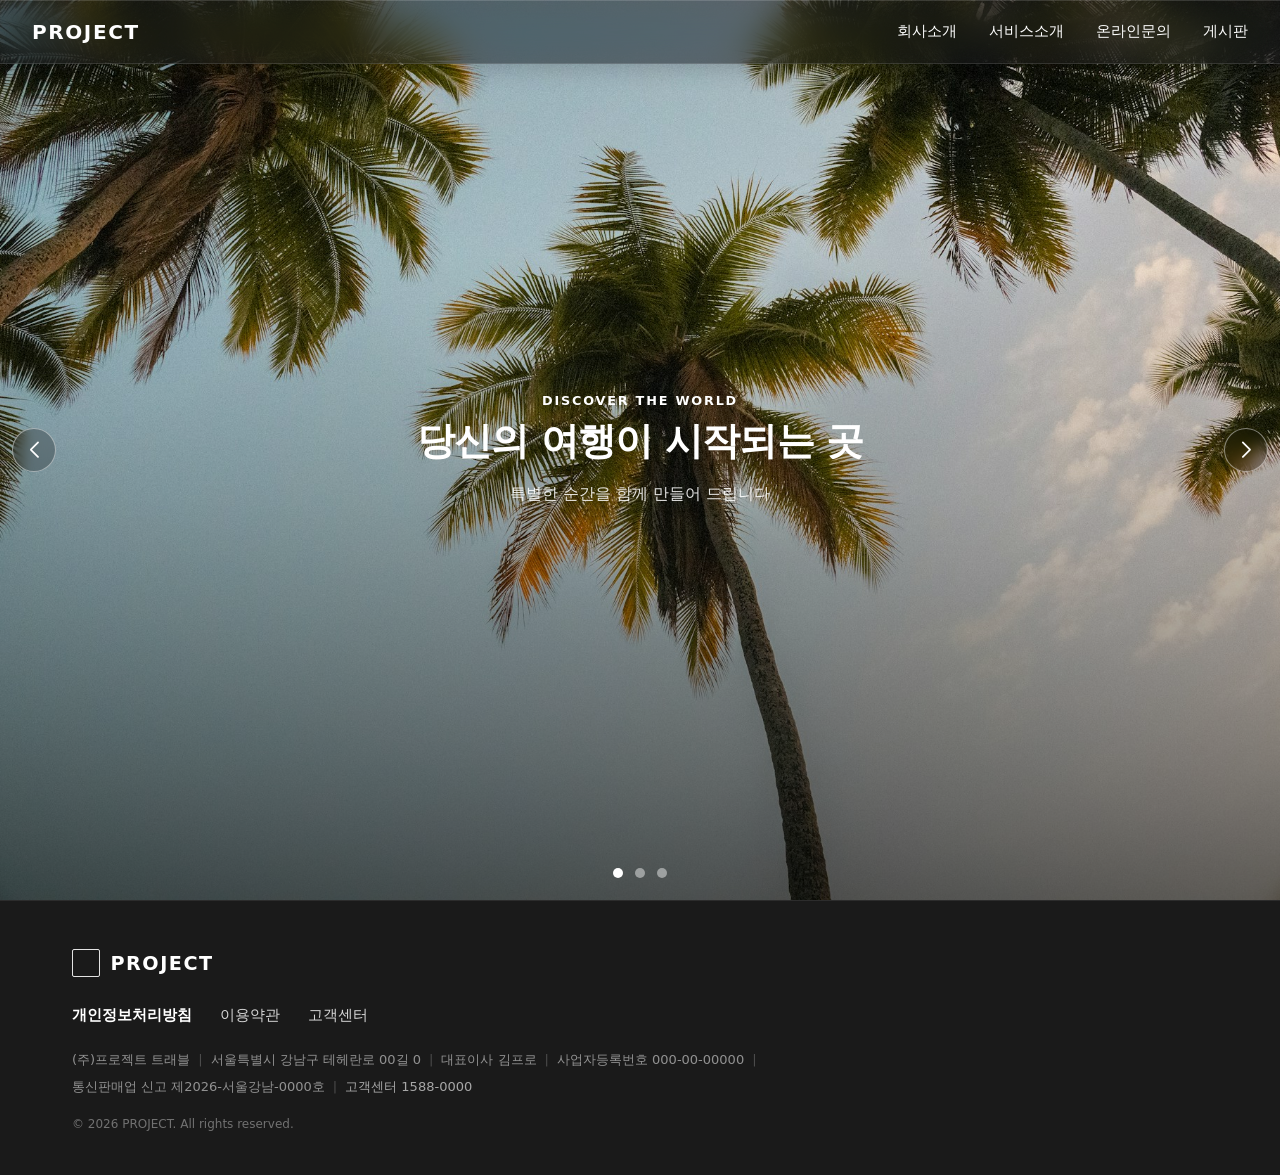
==== index.html @ 51deafee "new homepage" ====
<!DOCTYPE html>
<html lang="ko">
<head>
    <meta charset="UTF-8">
    <meta name="viewport" content="width=device-width, initial-scale=1.0">
    <title>Document</title>
    <link rel="stylesheet" href="https://cdn.jsdelivr.net/npm/swiper@11/swiper-bundle.min.css">
    <link rel="stylesheet" href="style.css">
</head>
<body>
    <header class="site-header">
        <a href="#" class="logo">PROJECT</a>
        <button
            type="button"
            class="menu-toggle"
            id="menu-toggle"
            aria-expanded="false"
            aria-controls="main-drawer"
        >
            <span></span><span></span><span></span>
            <span class="visually-hidden">메뉴 열기</span>
        </button>
        <nav class="nav-desktop" aria-label="주 메뉴">
            <ul>
                <li><a href="#">회사소개</a></li>
                <li><a href="#">서비스소개</a></li>
                <li><a href="#">온라인문의</a></li>
                <li><a href="#">게시판</a></li>
            </ul>
        </nav>
    </header>
    <div
        class="drawer-backdrop"
        id="drawer-backdrop"
        aria-hidden="true"
    ></div>
    <div
        class="drawer"
        id="main-drawer"
        role="dialog"
        aria-modal="true"
        aria-label="메뉴"
    >
        <button type="button" class="drawer-close" id="drawer-close" aria-label="메뉴 닫기">×</button>
        <nav aria-label="주 메뉴">
            <ul>
                <li><a href="#">회사소개</a></li>
                <li><a href="#">서비스소개</a></li>
                <li><a href="#">온라인문의</a></li>
                <li><a href="#">게시판</a></li>
            </ul>
        </nav>
    </div>
    <main class="main-visual" aria-label="메인 비주얼">
        <div class="swiper main-visual-swiper">
            <div class="swiper-wrapper">
                <div class="swiper-slide main-visual-swiper__slide main-visual-swiper__slide--1">
                    <div class="main-visual-swiper__text">
                        <p class="main-visual-swiper__eyebrow">Discover the World</p>
                        <h2 class="main-visual-swiper__title">당신의 여행이 시작되는 곳</h2>
                        <p class="main-visual-swiper__lede">특별한 순간을 함께 만들어 드립니다</p>
                    </div>
                </div>
                <div class="swiper-slide main-visual-swiper__slide main-visual-swiper__slide--2">
                    <div class="main-visual-swiper__text">
                        <p class="main-visual-swiper__eyebrow">Exclusive Travel</p>
                        <h2 class="main-visual-swiper__title">오직 당신만을 위한 여정</h2>
                        <p class="main-visual-swiper__lede">맞춤형 프리미엄 여행 패키지를 경험하세요</p>
                    </div>
                </div>
                <div class="swiper-slide main-visual-swiper__slide main-visual-swiper__slide--3">
                    <div class="main-visual-swiper__text">
                        <p class="main-visual-swiper__eyebrow">Unforgettable Moments</p>
                        <h2 class="main-visual-swiper__title">잊지 못할 추억을 선물합니다</h2>
                        <p class="main-visual-swiper__lede">전 세계 최고의 여행지로 안내해 드립니다</p>
                    </div>
                </div>
            </div>
            <button
                type="button"
                class="swiper-button-prev main-visual-swiper__nav main-visual-swiper__nav--prev"
                aria-label="이전 슬라이드"
            ></button>
            <button
                type="button"
                class="swiper-button-next main-visual-swiper__nav main-visual-swiper__nav--next"
                aria-label="다음 슬라이드"
            ></button>
            <div class="swiper-pagination main-visual-swiper__pagination"></div>
        </div>
    </main>
    <footer class="site-footer">
        <div class="site-footer__inner">
            <a href="#" class="site-footer__brand">
                <span class="site-footer__brand-mark" aria-hidden="true"></span>
                <span class="site-footer__brand-name">PROJECT</span>
            </a>
            <nav class="site-footer__nav" aria-label="정책 및 고객지원">
                <ul class="site-footer__nav-list">
                    <li>
                        <a href="#" class="site-footer__nav-link site-footer__nav-link--emphasis">개인정보처리방침</a>
                    </li>
                    <li>
                        <a href="#" class="site-footer__nav-link">이용약관</a>
                    </li>
                    <li>
                        <a href="#" class="site-footer__nav-link">고객센터</a>
                    </li>
                </ul>
            </nav>
            <p class="site-footer__company">
                <span>(주)프로젝트 트래블</span>
                <span class="site-footer__sep" aria-hidden="true">|</span>
                <span>서울특별시 강남구 테헤란로 00길 0</span>
                <span class="site-footer__sep" aria-hidden="true">|</span>
                <span>대표이사 김프로</span>
                <span class="site-footer__sep" aria-hidden="true">|</span>
                <span>사업자등록번호 000-00-00000</span>
                <span class="site-footer__sep" aria-hidden="true">|</span>
                <span>통신판매업 신고 제2026-서울강남-0000호</span>
                <span class="site-footer__sep" aria-hidden="true">|</span>
                <a href="tel:1588-0000" class="site-footer__company-link">고객센터 1588-0000</a>
            </p>
            <p class="site-footer__copyright">© 2026 PROJECT. All rights reserved.</p>
        </div>
    </footer>
    <script src="https://cdn.jsdelivr.net/npm/swiper@11/swiper-bundle.min.js"></script>
    <script src="script.js"></script>
</body>
</html>
---- style.css ----
body {
    margin: 0;
    font-family: system-ui, -apple-system, "Segoe UI", sans-serif;
}
body.menu-open {
    overflow: hidden;
}

.site-header {
    display: flex;
    align-items: center;
    justify-content: space-between;
    gap: 1rem;
    min-height: 64px;
    padding: 0 1rem 0 1.25rem;
    color: #fff;
    position: fixed;
    top: 0;
    left: 0;
    right: 0;
    width: 100%;
    box-sizing: border-box;
    z-index: 1001;
    background: rgba(28, 28, 32, 0.52);
    backdrop-filter: blur(18px) saturate(165%);
    -webkit-backdrop-filter: blur(18px) saturate(165%);
    border-bottom: 1px solid rgba(255, 255, 255, 0.12);
    box-shadow:
        inset 0 1px 0 rgba(255, 255, 255, 0.14),
        0 4px 24px rgba(0, 0, 0, 0.18);
}

@supports not ((-webkit-backdrop-filter: blur(1px)) or (backdrop-filter: blur(1px))) {
    .site-header {
        background: rgba(45, 45, 48, 0.96);
    }
}

@media (min-width: 768px) {
    .site-header {
        padding: 0 2rem;
    }
}

.logo {
    font-size: 1.25rem;
    font-weight: 700;
    letter-spacing: 0.08em;
    text-decoration: none;
    color: inherit;
    white-space: nowrap;
}

.menu-toggle {
    display: flex;
    flex-direction: column;
    justify-content: center;
    gap: 5px;
    width: 44px;
    height: 44px;
    padding: 0;
    border: none;
    background: transparent;
    color: inherit;
    cursor: pointer;
    border-radius: 4px;
}
.menu-toggle:hover {
    opacity: 0.9;
}
.menu-toggle:focus-visible {
    outline: 2px solid #fff;
    outline-offset: 2px;
}
.menu-toggle span:not(.visually-hidden) {
    display: block;
    height: 2px;
    width: 22px;
    background: currentColor;
    border-radius: 1px;
}
@media (min-width: 768px) {
    .menu-toggle {
        display: none;
    }
}

/* 데스크톱: 가로 메뉴만 표시 (고정 레이아웃, transform 없음) */
.nav-desktop {
    display: none;
    flex: 1;
    justify-content: flex-end;
    align-items: center;
}
@media (min-width: 768px) {
    .nav-desktop {
        display: flex;
    }
}
.nav-desktop ul {
    display: flex;
    align-items: center;
    gap: 2rem;
    list-style: none;
    margin: 0;
    padding: 0;
}
.nav-desktop a {
    color: inherit;
    text-decoration: none;
    font-size: 0.95rem;
}
.nav-desktop a:hover {
    opacity: 0.85;
}

/* 데스크톱: 모바일 드로워·백드롭 완전 비표시 (레이아웃·애니메이션 간섭 없음) */
@media (min-width: 768px) {
    .drawer-backdrop {
        display: none !important;
    }
    .drawer {
        display: none !important;
    }
}

.drawer-backdrop {
    position: fixed;
    inset: 0;
    background: rgba(0, 0, 0, 0.45);
    z-index: 1002;
    opacity: 0;
    visibility: hidden;
    pointer-events: none;
    transition: opacity 0.2s ease, visibility 0.2s ease;
}
.drawer-backdrop.is-visible {
    opacity: 1;
    visibility: visible;
    pointer-events: auto;
}

.drawer {
    display: flex;
    flex-direction: column;
    gap: 1rem;
    color: #fff;
}

.drawer-close {
    align-self: flex-end;
    width: 44px;
    height: 44px;
    margin: -0.25rem -0.25rem 0 0;
    padding: 0;
    border: none;
    background: transparent;
    color: inherit;
    font-size: 1.75rem;
    line-height: 1;
    cursor: pointer;
    border-radius: 4px;
}
.drawer-close:hover {
    opacity: 0.85;
}
.drawer-close:focus-visible {
    outline: 2px solid #fff;
    outline-offset: 2px;
}

.drawer nav ul {
    list-style: none;
    margin: 0;
    padding: 0;
}
.drawer nav a {
    color: #fff;
    text-decoration: none;
    font-size: 0.95rem;
}
.drawer nav a:hover {
    opacity: 0.85;
}

/* 모바일: 오프캔버스 드로워만 사용 */
@media (max-width: 767.98px) {
    .drawer {
        position: fixed;
        top: 0;
        right: 0;
        width: min(300px, 88vw);
        /* 헤더에 backdrop-filter가 있으면 fixed 자식의 % 높이가 헤더 높이로만 계산되는 경우가 있어 뷰포트 단위 사용 */
        height: 100vh;
        height: 100dvh;
        max-height: none;
        padding: 0.75rem 1rem 1.5rem 1.25rem;
        background: rgba(28, 28, 32, 0.52);
        backdrop-filter: blur(18px) saturate(165%);
        -webkit-backdrop-filter: blur(18px) saturate(165%);
        border-left: 1px solid rgba(255, 255, 255, 0.14);
        box-shadow:
            inset 0 1px 0 rgba(255, 255, 255, 0.12),
            -4px 0 24px rgba(0, 0, 0, 0.35);
        z-index: 1003;
        transform: translateX(100%);
        transition: transform 0.25s ease;
        overflow-y: auto;
        box-sizing: border-box;
    }
    .drawer.is-open {
        transform: translateX(0);
    }
    .drawer nav ul {
        display: flex;
        flex-direction: column;
        gap: 0.25rem;
    }
    .drawer nav a {
        display: block;
        padding: 0.75rem 0;
        font-size: 1rem;
        border-bottom: 1px solid rgba(255, 255, 255, 0.08);
    }
}

@supports not ((-webkit-backdrop-filter: blur(1px)) or (backdrop-filter: blur(1px))) {
    .drawer {
        background: rgba(45, 45, 48, 0.96);
    }
}

.visually-hidden {
    position: absolute;
    width: 1px;
    height: 1px;
    padding: 0;
    margin: -1px;
    overflow: hidden;
    clip: rect(0, 0, 0, 0);
    white-space: nowrap;
    border: 0;
}

/* 메인 비주얼 Swiper (풀뷰포트, 가로, 페이드, 자동재생·내비·점 페이지네이션) */
.main-visual {
    position: relative;
    height: 100vh;
}

.main-visual-swiper {
    position: relative;
    width: 100%;
    height: 100%;
}

.main-visual-swiper__slide {
    position: relative;
    box-sizing: border-box;
    background-color: #1a1a1a;
    background-size: cover;
    background-position: center;
    background-repeat: no-repeat;
}

.main-visual-swiper__slide::after {
    content: "";
    position: absolute;
    inset: 0;
    z-index: 0;
    pointer-events: none;
    background: linear-gradient(
        to top,
        rgba(0, 0, 0, 0.62) 0%,
        rgba(0, 0, 0, 0.18) 45%,
        transparent 72%
    );
}

.main-visual-swiper__slide--1 {
    background-image: url("./images/img1.jpg");
}

.main-visual-swiper__slide--2 {
    background-image: url("./images/img2.jpg");
}

.main-visual-swiper__slide--3 {
    background-image: url("./images/img3.jpg");
}

.main-visual-swiper__text {
    position: absolute;
    z-index: 2;
    left: 50%;
    top: 50%;
    transform: translate(-50%, -50%);
    box-sizing: border-box;
    width: min(100% - 2.5rem, 40rem);
    max-width: 40rem;
    padding: 0 1rem;
    text-align: center;
    color: #fff;
}

.main-visual-swiper__eyebrow {
    margin: 0 0 0.65rem;
    font-size: 0.8rem;
    font-weight: 600;
    letter-spacing: 0.14em;
    text-transform: uppercase;
    opacity: 0;
    transform: translateY(1.75rem);
}

.main-visual-swiper__title {
    margin: 0 0 1rem;
    font-size: clamp(1.65rem, 4vw, 2.35rem);
    font-weight: 700;
    line-height: 1.25;
    letter-spacing: -0.02em;
    opacity: 0;
    transform: translateY(1.75rem);
}

.main-visual-swiper__lede {
    margin: 0;
    font-size: 1rem;
    line-height: 1.65;
    color: rgba(255, 255, 255, 0.88);
    opacity: 0;
    transform: translateY(1.75rem);
}

@keyframes main-visual-fade-up {
    from {
        opacity: 0;
        transform: translateY(1.75rem);
    }
    to {
        opacity: 1;
        transform: translateY(0);
    }
}

.main-visual-swiper__text--play .main-visual-swiper__eyebrow {
    animation: main-visual-fade-up 0.55s ease forwards;
}

.main-visual-swiper__text--play .main-visual-swiper__title {
    animation: main-visual-fade-up 0.62s ease 0.22s forwards;
}

.main-visual-swiper__text--play .main-visual-swiper__lede {
    animation: main-visual-fade-up 0.62s ease 0.48s forwards;
}

@media (prefers-reduced-motion: reduce) {
    .main-visual-swiper__text--play .main-visual-swiper__eyebrow,
    .main-visual-swiper__text--play .main-visual-swiper__title,
    .main-visual-swiper__text--play .main-visual-swiper__lede {
        animation: none;
        opacity: 1;
        transform: none;
    }
}

.main-visual-swiper__pagination.swiper-pagination-horizontal {
    bottom: max(1.35rem, env(safe-area-inset-bottom));
    left: 0;
    right: 0;
    z-index: 4;
    display: flex;
    justify-content: center;
    align-items: center;
    gap: 0;
}

.main-visual-swiper__pagination .swiper-pagination-bullet {
    width: 10px;
    height: 10px;
    margin: 0 6px !important;
    background: #fff;
    opacity: 0.45;
}

.main-visual-swiper__pagination .swiper-pagination-bullet-active {
    opacity: 1;
}

.main-visual-swiper .main-visual-swiper__nav {
    z-index: 4;
    width: 2.75rem;
    height: 2.75rem;
    margin: 0;
    padding: 0;
    top: 50%;
    transform: translateY(-50%);
    color: #fff;
    border: 1px solid rgba(255, 255, 255, 0.45);
    border-radius: 50%;
    background: rgba(0, 0, 0, 0.25);
    backdrop-filter: blur(6px);
    cursor: pointer;
    appearance: none;
    transition: background 0.2s ease, border-color 0.2s ease, opacity 0.2s ease;
}

.main-visual-swiper .main-visual-swiper__nav:focus-visible {
    outline: 2px solid #fff;
    outline-offset: 3px;
}

.main-visual-swiper .main-visual-swiper__nav::after {
    font-size: 1rem;
    font-weight: 700;
}

.main-visual-swiper .main-visual-swiper__nav:hover {
    background: rgba(0, 0, 0, 0.45);
    border-color: rgba(255, 255, 255, 0.75);
}

.main-visual-swiper .swiper-button-prev.main-visual-swiper__nav {
    left: max(0.75rem, env(safe-area-inset-left));
}

.main-visual-swiper .swiper-button-next.main-visual-swiper__nav {
    right: max(0.75rem, env(safe-area-inset-right));
}

.main-visual-swiper .swiper-button-disabled {
    opacity: 0.35;
    pointer-events: none;
}

/* 푸터 (다크) */
.site-footer {
    background: #1a1a1a;
    color: rgba(255, 255, 255, 0.78);
    border-top: 1px solid rgba(255, 255, 255, 0.08);
}

.site-footer__inner {
    max-width: 1200px;
    margin: 0 auto;
    padding: 2.75rem 1.25rem 2.5rem;
    box-sizing: border-box;
}

@media (min-width: 768px) {
    .site-footer__inner {
        padding: 3rem 2rem 2.75rem;
    }
}

.site-footer__brand {
    display: inline-flex;
    align-items: center;
    gap: 0.65rem;
    margin-bottom: 1.75rem;
    text-decoration: none;
    color: inherit;
}

.site-footer__brand:hover .site-footer__brand-name {
    opacity: 0.9;
}

.site-footer__brand-mark {
    flex-shrink: 0;
    width: 28px;
    height: 28px;
    border: 1px solid rgba(255, 255, 255, 0.88);
    border-radius: 2px;
    box-sizing: border-box;
}

.site-footer__brand-name {
    font-size: 1.2rem;
    font-weight: 700;
    letter-spacing: 0.08em;
    color: #fff;
}

.site-footer__nav {
    margin-bottom: 1.5rem;
}

.site-footer__nav-list {
    display: flex;
    flex-wrap: wrap;
    align-items: center;
    gap: 0.75rem 1.75rem;
    list-style: none;
    margin: 0;
    padding: 0;
}

.site-footer__nav-link {
    font-size: 0.9375rem;
    color: rgba(255, 255, 255, 0.82);
    text-decoration: none;
}

.site-footer__nav-link:hover {
    color: #fff;
}

.site-footer__nav-link--emphasis {
    font-weight: 700;
    color: #fff;
}

.site-footer__company {
    display: flex;
    flex-wrap: wrap;
    align-items: center;
    gap: 0.35rem 0.5rem;
    margin: 0 0 1.25rem;
    max-width: 56rem;
    font-size: 0.8125rem;
    line-height: 1.65;
    color: rgba(255, 255, 255, 0.52);
}

.site-footer__sep {
    color: rgba(255, 255, 255, 0.22);
    font-weight: 300;
    user-select: none;
}

.site-footer__company-link {
    color: rgba(255, 255, 255, 0.62);
    text-decoration: none;
}

.site-footer__company-link:hover {
    color: rgba(255, 255, 255, 0.88);
    text-decoration: underline;
}

.site-footer__copyright {
    margin: 0;
    font-size: 0.75rem;
    color: rgba(255, 255, 255, 0.38);
}
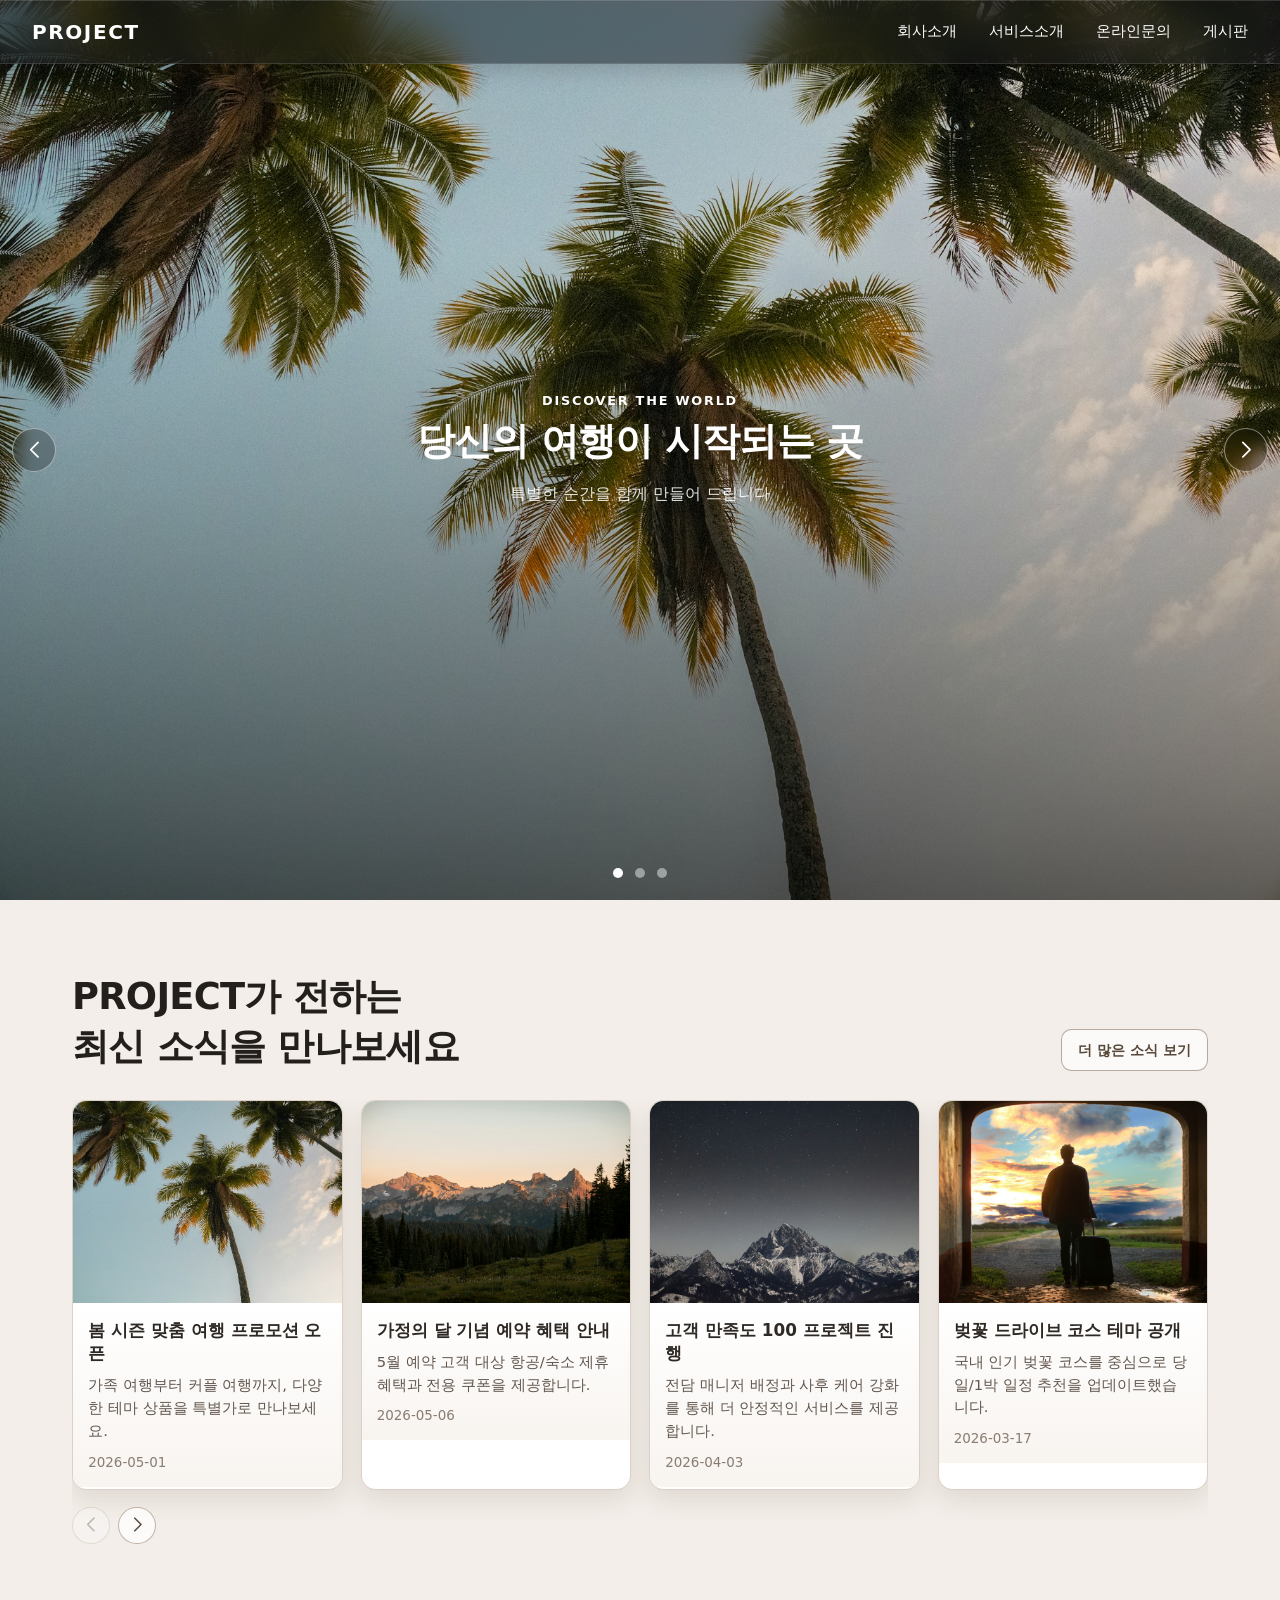
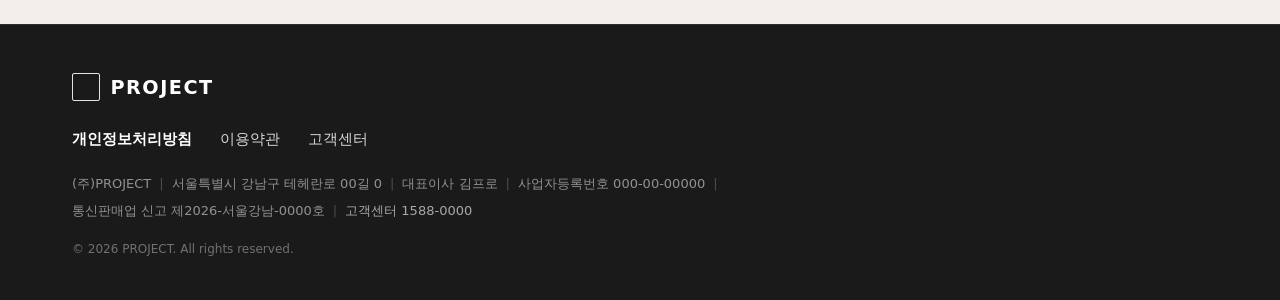
==== commit b70106c1: "메인 하단 콘텐츠 추가" ====
--- a/index.html
+++ b/index.html
@@ -9,7 +9,7 @@
 </head>
 <body>
     <header class="site-header">
-        <a href="#" class="logo">PROJECT</a>
+        <a href="index.html" class="logo">PROJECT</a>
         <button
             type="button"
             class="menu-toggle"
@@ -22,10 +22,10 @@
         </button>
         <nav class="nav-desktop" aria-label="주 메뉴">
             <ul>
-                <li><a href="#">회사소개</a></li>
-                <li><a href="#">서비스소개</a></li>
-                <li><a href="#">온라인문의</a></li>
-                <li><a href="#">게시판</a></li>
+                <li><a href="sub01.html">회사소개</a></li>
+                <li><a href="sub02.html">서비스소개</a></li>
+                <li><a href="sub03.html">온라인문의</a></li>
+                <li><a href="sub04.html">게시판</a></li>
             </ul>
         </nav>
     </header>
@@ -44,10 +44,10 @@
         <button type="button" class="drawer-close" id="drawer-close" aria-label="메뉴 닫기">×</button>
         <nav aria-label="주 메뉴">
             <ul>
-                <li><a href="#">회사소개</a></li>
-                <li><a href="#">서비스소개</a></li>
-                <li><a href="#">온라인문의</a></li>
-                <li><a href="#">게시판</a></li>
+                <li><a href="sub01.html">회사소개</a></li>
+                <li><a href="sub02.html">서비스소개</a></li>
+                <li><a href="sub03.html">온라인문의</a></li>
+                <li><a href="sub04.html">게시판</a></li>
             </ul>
         </nav>
     </div>
@@ -89,9 +89,78 @@
             <div class="swiper-pagination main-visual-swiper__pagination"></div>
         </div>
     </main>
+    <section class="news-section" aria-label="PROJECT 소식">
+        <div class="news-section__inner">
+            <div class="news-section__head">
+                <h2 class="news-section__title">
+                    PROJECT가 전하는<br>
+                    최신 소식을 만나보세요
+                </h2>
+                <a href="sub04.html" class="news-section__more">더 많은 소식 보기</a>
+            </div>
+            <div class="swiper news-swiper">
+                <div class="swiper-wrapper">
+                    <article class="swiper-slide news-card">
+                        <a href="sub04.html" class="news-card__link">
+                            <figure class="news-card__media news-card__media--1"></figure>
+                            <div class="news-card__body">
+                                <h3 class="news-card__title">봄 시즌 맞춤 여행 프로모션 오픈</h3>
+                                <p class="news-card__desc">가족 여행부터 커플 여행까지, 다양한 테마 상품을 특별가로 만나보세요.</p>
+                                <p class="news-card__date">2026-05-01</p>
+                            </div>
+                        </a>
+                    </article>
+                    <article class="swiper-slide news-card">
+                        <a href="sub04.html" class="news-card__link">
+                            <figure class="news-card__media news-card__media--2"></figure>
+                            <div class="news-card__body">
+                                <h3 class="news-card__title">가정의 달 기념 예약 혜택 안내</h3>
+                                <p class="news-card__desc">5월 예약 고객 대상 항공/숙소 제휴 혜택과 전용 쿠폰을 제공합니다.</p>
+                                <p class="news-card__date">2026-05-06</p>
+                            </div>
+                        </a>
+                    </article>
+                    <article class="swiper-slide news-card">
+                        <a href="sub04.html" class="news-card__link">
+                            <figure class="news-card__media news-card__media--3"></figure>
+                            <div class="news-card__body">
+                                <h3 class="news-card__title">고객 만족도 100 프로젝트 진행</h3>
+                                <p class="news-card__desc">전담 매니저 배정과 사후 케어 강화를 통해 더 안정적인 서비스를 제공합니다.</p>
+                                <p class="news-card__date">2026-04-03</p>
+                            </div>
+                        </a>
+                    </article>
+                    <article class="swiper-slide news-card">
+                        <a href="sub04.html" class="news-card__link">
+                            <figure class="news-card__media news-card__media--4"></figure>
+                            <div class="news-card__body">
+                                <h3 class="news-card__title">벚꽃 드라이브 코스 테마 공개</h3>
+                                <p class="news-card__desc">국내 인기 벚꽃 코스를 중심으로 당일/1박 일정 추천을 업데이트했습니다.</p>
+                                <p class="news-card__date">2026-03-17</p>
+                            </div>
+                        </a>
+                    </article>
+                    <article class="swiper-slide news-card">
+                        <a href="sub04.html" class="news-card__link">
+                            <figure class="news-card__media news-card__media--5"></figure>
+                            <div class="news-card__body">
+                                <h3 class="news-card__title">여름 성수기 얼리버드 예약 오픈</h3>
+                                <p class="news-card__desc">성수기 인기 목적지를 더 빠르게 확보할 수 있도록 사전 예약을 시작합니다.</p>
+                                <p class="news-card__date">2026-02-22</p>
+                            </div>
+                        </a>
+                    </article>
+                </div>
+                <div class="news-swiper__controls">
+                    <button type="button" class="swiper-button-prev news-swiper__nav news-swiper__nav--prev" aria-label="이전 소식"></button>
+                    <button type="button" class="swiper-button-next news-swiper__nav news-swiper__nav--next" aria-label="다음 소식"></button>
+                </div>
+            </div>
+        </div>
+    </section>
     <footer class="site-footer">
         <div class="site-footer__inner">
-            <a href="#" class="site-footer__brand">
+            <a href="index.html" class="site-footer__brand">
                 <span class="site-footer__brand-mark" aria-hidden="true"></span>
                 <span class="site-footer__brand-name">PROJECT</span>
             </a>
@@ -109,7 +178,7 @@
                 </ul>
             </nav>
             <p class="site-footer__company">
-                <span>(주)프로젝트 트래블</span>
+                <span>(주)PROJECT</span>
                 <span class="site-footer__sep" aria-hidden="true">|</span>
                 <span>서울특별시 강남구 테헤란로 00길 0</span>
                 <span class="site-footer__sep" aria-hidden="true">|</span>
@@ -123,6 +192,7 @@
             </p>
             <p class="site-footer__copyright">© 2026 PROJECT. All rights reserved.</p>
         </div>
+        
     </footer>
     <script src="https://cdn.jsdelivr.net/npm/swiper@11/swiper-bundle.min.js"></script>
     <script src="script.js"></script>
--- a/style.css
+++ b/style.css
@@ -1,6 +1,7 @@
 body {
     margin: 0;
     font-family: system-ui, -apple-system, "Segoe UI", sans-serif;
+    overflow-x: hidden;
 }
 body.menu-open {
     overflow: hidden;
@@ -434,6 +435,805 @@
     pointer-events: none;
 }
 
+/* 메인 뉴스 섹션 */
+.news-section {
+    padding: 4.5rem 0 5rem;
+    background: #f3eee9;
+}
+
+.news-section__inner {
+    max-width: 1200px;
+    margin: 0 auto;
+    padding: 0 1.25rem;
+    box-sizing: border-box;
+}
+
+.news-section__head {
+    display: flex;
+    align-items: flex-end;
+    justify-content: space-between;
+    gap: 1rem;
+    margin-bottom: 1.8rem;
+}
+
+.news-section__title {
+    margin: 0;
+    font-size: clamp(1.55rem, 3vw, 2.3rem);
+    line-height: 1.35;
+    letter-spacing: -0.02em;
+    color: #231f1c;
+}
+
+.news-section__more {
+    display: inline-flex;
+    align-items: center;
+    justify-content: center;
+    min-height: 2.5rem;
+    padding: 0 1rem;
+    border: 1px solid rgba(124, 102, 85, 0.55);
+    border-radius: 0.65rem;
+    color: #58483a;
+    background: rgba(255, 255, 255, 0.68);
+    font-size: 0.9rem;
+    font-weight: 700;
+    text-decoration: none;
+}
+
+.news-swiper {
+    overflow: hidden;
+}
+
+.news-card {
+    height: auto;
+}
+
+.news-card__link {
+    display: block;
+    min-height: 100%;
+    border-radius: 0.9rem;
+    overflow: hidden;
+    text-decoration: none;
+    background: #fff;
+    border: 1px solid rgba(204, 188, 174, 0.68);
+    box-shadow: 0 10px 24px rgba(87, 67, 51, 0.12);
+}
+
+.news-card__media {
+    margin: 0;
+    aspect-ratio: 4 / 3;
+    background-size: cover;
+    background-position: center;
+}
+
+.news-card__media--1 {
+    background-image: url("./images/img1.jpg");
+}
+
+.news-card__media--2 {
+    background-image: url("./images/img2.jpg");
+}
+
+.news-card__media--3 {
+    background-image: url("./images/img3.jpg");
+}
+
+.news-card__media--4 {
+    background-image: url("./images/img4.jpg");
+}
+
+.news-card__media--5 {
+    background-image: url("./images/img2.jpg");
+}
+
+.news-card__body {
+    padding: 1rem 0.95rem 1.05rem;
+    background: linear-gradient(180deg, #fff 0%, #f8f4f0 100%);
+}
+
+.news-card__title {
+    margin: 0;
+    font-size: 1.05rem;
+    line-height: 1.4;
+    color: #2e2924;
+}
+
+.news-card__desc {
+    margin: 0.55rem 0 0;
+    font-size: 0.92rem;
+    line-height: 1.55;
+    color: #63584f;
+}
+
+.news-card__date {
+    margin: 0.75rem 0 0;
+    font-size: 0.84rem;
+    color: #8a7c71;
+}
+
+.news-swiper__controls {
+    margin-top: 1.2rem;
+    display: flex;
+    gap: 0.55rem;
+}
+
+.news-swiper .news-swiper__nav {
+    position: static;
+    width: 2.35rem;
+    height: 2.35rem;
+    margin: 0;
+    border: 1px solid rgba(154, 133, 116, 0.6);
+    border-radius: 50%;
+    color: #5c4d40;
+    background: rgba(255, 255, 255, 0.75);
+}
+
+.news-swiper .news-swiper__nav::after {
+    font-size: 0.86rem;
+    font-weight: 800;
+}
+
+/* 서브 비주얼 */
+.subvisual {
+    position: relative;
+    overflow: hidden;
+    padding-top: 64px;
+    background:
+        linear-gradient(180deg, rgba(108, 96, 86, 0.52) 0%, rgba(132, 119, 108, 0.6) 100%),
+        url("./images/img1.jpg");
+    background-size: cover;
+    background-position: center;
+    color: #fff;
+}
+
+.subvisual::before,
+.subvisual::after {
+    content: "";
+    position: absolute;
+    pointer-events: none;
+}
+
+.subvisual::before {
+    inset: 0;
+    background:
+        linear-gradient(to bottom, rgba(41, 34, 30, 0.36) 0%, rgba(41, 34, 30, 0.1) 46%, rgba(41, 34, 30, 0.38) 100%),
+        radial-gradient(circle at 16% 18%, rgba(238, 229, 220, 0.2) 0%, rgba(238, 229, 220, 0) 42%);
+}
+
+.subvisual::after {
+    left: 0;
+    right: 0;
+    bottom: 0;
+    height: 86px;
+    background: linear-gradient(to top, rgba(145, 126, 112, 0.62) 0%, rgba(145, 126, 112, 0) 100%);
+}
+
+.subvisual__inner {
+    position: relative;
+    z-index: 1;
+    max-width: 1200px;
+    margin: 0 auto;
+    min-height: 310px;
+    padding: 6rem 1.25rem 5rem;
+    box-sizing: border-box;
+    display: grid;
+    align-content: end;
+    gap: 1rem;
+}
+
+.subvisual__title {
+    margin: 0;
+    font-size: clamp(2rem, 5.4vw, 3.6rem);
+    font-weight: 800;
+    letter-spacing: -0.02em;
+    color: #fff;
+    text-shadow: 0 4px 22px rgba(16, 37, 62, 0.34);
+}
+
+.subvisual__breadcrumb {
+    display: inline-flex;
+    align-items: center;
+    gap: 0.5rem;
+    width: fit-content;
+    padding: 0.45rem 0.75rem;
+    border-radius: 999px;
+    border: 1px solid rgba(237, 227, 215, 0.34);
+    background: rgba(151, 132, 116, 0.2);
+    backdrop-filter: blur(10px) saturate(130%);
+    -webkit-backdrop-filter: blur(10px) saturate(130%);
+    font-size: 0.875rem;
+    color: rgba(255, 255, 255, 0.82);
+}
+
+.subvisual__home {
+    display: inline-block;
+    color: inherit;
+    text-decoration: none;
+    line-height: 1.4;
+}
+
+.subvisual__home:hover {
+    color: #fff;
+}
+
+.subvisual__divider {
+    color: rgba(255, 255, 255, 0.52);
+    font-size: 0.75rem;
+    line-height: 1;
+}
+
+.subvisual__current {
+    font-size: 0.875rem;
+    line-height: 1.4;
+    color: #fff;
+    white-space: nowrap;
+}
+
+@media (min-width: 768px) {
+    .news-section__inner {
+        padding: 0 2rem;
+    }
+
+    .subvisual__inner {
+        padding-left: 2rem;
+        padding-right: 2rem;
+    }
+}
+
+@media (max-width: 767.98px) {
+    .news-section {
+        padding: 3.5rem 0 3.6rem;
+    }
+
+    .news-section__head {
+        align-items: flex-start;
+        flex-direction: column;
+        margin-bottom: 1.2rem;
+    }
+
+    .news-section__more {
+        min-height: 2.3rem;
+        font-size: 0.86rem;
+    }
+
+    .news-card__body {
+        padding: 0.85rem 0.8rem 0.9rem;
+    }
+
+    .subvisual__inner {
+        min-height: 250px;
+        padding: 5.3rem 1.25rem 2.9rem;
+        gap: 0.8rem;
+    }
+
+}
+
+/* 회사소개 본문 */
+.main-content {
+    background: linear-gradient(180deg, #e6ddd5 0%, #f1ebe5 34%, #f7f4f1 100%);
+}
+
+.about-overview {
+    padding: 5rem 0 5.5rem;
+}
+
+.about-overview__inner {
+    max-width: 1200px;
+    margin: 0 auto;
+    padding: 2.2rem 1.25rem 2.6rem;
+    box-sizing: border-box;
+    text-align: center;
+    border: 1px solid rgba(219, 205, 193, 0.72);
+    background: rgba(255, 255, 255, 0.36);
+    backdrop-filter: blur(13px) saturate(140%);
+    -webkit-backdrop-filter: blur(13px) saturate(140%);
+    box-shadow:
+        inset 0 1px 0 rgba(255, 255, 255, 0.45),
+        0 16px 34px rgba(88, 69, 53, 0.14);
+    border-radius: 1.15rem;
+}
+
+.about-overview__title {
+    margin: 0;
+    font-size: clamp(1.6rem, 3vw, 2.4rem);
+    font-weight: 800;
+    line-height: 1.25;
+    letter-spacing: -0.03em;
+    color: #1f2127;
+}
+
+.about-overview__lead {
+    margin: 1.2rem auto 0;
+    max-width: 48rem;
+    font-size: clamp(1rem, 1.6vw, 1.2rem);
+    line-height: 1.7;
+    color: #4b5563;
+}
+
+.about-pillars {
+    margin-top: 3.4rem;
+    display: grid;
+    grid-template-columns: repeat(4, minmax(0, 1fr));
+}
+
+.about-pillar {
+    width: clamp(180px, 24vw, 295px);
+    aspect-ratio: 1 / 1;
+    margin: 0 auto;
+    border-radius: 50%;
+    background: rgba(164, 132, 106, 0.62);
+    border: 1px solid rgba(242, 232, 222, 0.32);
+    backdrop-filter: blur(7px);
+    -webkit-backdrop-filter: blur(7px);
+    color: #fff;
+    display: grid;
+    align-content: center;
+    justify-items: center;
+    text-align: center;
+    padding: 1.2rem;
+    box-sizing: border-box;
+}
+
+.about-pillar:nth-child(2) {
+    background: rgba(150, 118, 94, 0.6);
+}
+
+.about-pillar:nth-child(3) {
+    background: rgba(137, 106, 84, 0.6);
+}
+
+.about-pillar:nth-child(4) {
+    background: rgba(124, 95, 76, 0.6);
+}
+
+.about-pillar:not(:first-child) {
+    margin-left: clamp(-26px, -3vw, -10px);
+}
+
+.about-pillar__name {
+    margin: 0;
+    font-size: clamp(1.05rem, 1.8vw, 1.9rem);
+    font-weight: 800;
+    letter-spacing: -0.02em;
+}
+
+.about-pillar__desc {
+    margin: 0.85rem 0 0;
+    font-size: clamp(0.86rem, 1.1vw, 1.05rem);
+    line-height: 1.45;
+    color: rgba(255, 255, 255, 0.95);
+}
+
+@media (min-width: 768px) {
+    .about-overview__inner {
+        padding: 2.6rem 2rem 2.9rem;
+    }
+}
+
+@media (max-width: 1023.98px) {
+    .about-pillars {
+        grid-template-columns: repeat(2, minmax(0, 1fr));
+        gap: 1rem;
+    }
+
+    .about-pillar,
+    .about-pillar:not(:first-child) {
+        margin: 0 auto;
+    }
+}
+
+@media (max-width: 767.98px) {
+    .about-overview {
+        padding: 3.6rem 0 4rem;
+    }
+
+    .about-pillars {
+        grid-template-columns: 1fr;
+        gap: 0.85rem;
+    }
+
+    .about-pillar {
+        width: min(88vw, 310px);
+    }
+}
+
+/* 서비스소개 페이지 */
+.service-section {
+    padding: 4.4rem 0 5rem;
+}
+
+.service-section__inner {
+    max-width: 1200px;
+    margin: 0 auto;
+    padding: 2.2rem 1.25rem 2.8rem;
+    box-sizing: border-box;
+    border: 1px solid rgba(219, 205, 193, 0.72);
+    background: rgba(255, 255, 255, 0.36);
+    backdrop-filter: blur(13px) saturate(140%);
+    -webkit-backdrop-filter: blur(13px) saturate(140%);
+    box-shadow:
+        inset 0 1px 0 rgba(255, 255, 255, 0.45),
+        0 16px 34px rgba(88, 69, 53, 0.14);
+    border-radius: 1.15rem;
+}
+
+.service-section__title,
+.inquiry-section__title,
+.board-section__title {
+    margin: 0;
+    font-size: clamp(1.55rem, 2.8vw, 2.2rem);
+    font-weight: 800;
+    letter-spacing: -0.02em;
+    color: #1f2127;
+}
+
+.service-section__lead,
+.inquiry-section__lead {
+    margin: 0.85rem 0 0;
+    font-size: 1.02rem;
+    line-height: 1.7;
+    color: #4b5563;
+}
+
+.service-grid {
+    margin-top: 2rem;
+    display: grid;
+    grid-template-columns: repeat(2, minmax(0, 1fr));
+    gap: 1rem;
+}
+
+.service-card {
+    padding: 1.25rem;
+    border-radius: 0.9rem;
+    border: 1px solid rgba(222, 210, 200, 0.9);
+    background: rgba(255, 255, 255, 0.5);
+}
+
+.service-card__step {
+    margin: 0;
+    font-size: 0.78rem;
+    letter-spacing: 0.07em;
+    color: #8b6f5a;
+    font-weight: 700;
+}
+
+.service-card__title {
+    margin: 0.5rem 0 0;
+    font-size: 1.18rem;
+    color: #2b2d33;
+}
+
+.service-card__desc {
+    margin: 0.5rem 0 0;
+    color: #5d636f;
+    line-height: 1.6;
+}
+
+/* 온라인문의 페이지 */
+.inquiry-section {
+    padding: 0;
+}
+
+.inquiry-section__inner {
+    max-width: 1200px;
+    margin: 0 auto;
+    padding: 0;
+    box-sizing: border-box;
+    border: 0;
+    background: transparent;
+    box-shadow: none;
+    border-radius: 0;
+    overflow: hidden;
+}
+
+.inquiry-layout {
+    display: grid;
+    grid-template-columns: repeat(2, minmax(0, 1fr));
+    gap: 0;
+    align-items: stretch;
+    min-height: 560px;
+}
+
+.inquiry-intro {
+    background:
+        linear-gradient(180deg, rgba(118, 101, 87, 0.72) 0%, rgba(92, 78, 67, 0.82) 100%),
+        url("./images/img3.jpg");
+    background-size: cover;
+    background-position: center;
+    color: #fff;
+    padding: 4.5rem 3.5rem;
+    display: flex;
+    flex-direction: column;
+    justify-content: center;
+}
+
+.inquiry-intro__eyebrow {
+    margin: 0;
+    font-size: 1.9rem;
+    font-weight: 700;
+}
+
+.inquiry-intro__title {
+    margin: 1rem 0 0;
+    font-size: clamp(1.8rem, 3.1vw, 2.6rem);
+    font-weight: 800;
+    line-height: 1.35;
+    letter-spacing: -0.02em;
+}
+
+.inquiry-intro .inquiry-section__lead {
+    margin-top: 1.2rem;
+    color: rgba(255, 255, 255, 0.92);
+    max-width: 34rem;
+}
+
+.inquiry-intro__list {
+    margin: 0.9rem 0 0;
+    padding-left: 1.1rem;
+    color: rgba(255, 255, 255, 0.94);
+    line-height: 1.75;
+}
+
+.inquiry-panel {
+    padding: 3rem 2.6rem;
+    background: #ebe4de;
+}
+
+.inquiry-panel .inquiry-section__title {
+    font-size: 1.45rem;
+    margin-bottom: 0.2rem;
+}
+
+.inquiry-form {
+    margin-top: 1.2rem;
+}
+
+.inquiry-form__grid {
+    display: grid;
+    grid-template-columns: repeat(2, minmax(0, 1fr));
+    gap: 1rem;
+    margin-bottom: 1rem;
+}
+
+.inquiry-field {
+    display: flex;
+    flex-direction: column;
+    gap: 0.5rem;
+}
+
+.inquiry-field__label {
+    font-size: 1rem;
+    font-weight: 700;
+    color: #4b3f35;
+}
+
+.inquiry-field input,
+.inquiry-field select,
+.inquiry-field textarea {
+    border: 1px solid #cdbfb2;
+    border-radius: 2px;
+    padding: 0.75rem 0.8rem;
+    font-size: 0.92rem;
+    background: #f7f3ef;
+    color: #3a332d;
+    box-sizing: border-box;
+}
+
+.inquiry-field textarea {
+    resize: vertical;
+    min-height: 140px;
+}
+
+.inquiry-form__actions {
+    margin-top: 1.25rem;
+    display: flex;
+    justify-content: flex-end;
+}
+
+.inquiry-form__submit {
+    border: 0;
+    border-radius: 4px;
+    padding: 0.75rem 1.25rem;
+    font-weight: 700;
+    color: #fff;
+    background: linear-gradient(135deg, #8d7058, #6d5340);
+    cursor: pointer;
+}
+
+/* 게시판 페이지 */
+.board-section {
+    padding: 4.4rem 0 5rem;
+}
+
+.board-section__inner {
+    max-width: 1200px;
+    margin: 0 auto;
+    padding: 2rem 1.25rem 2.4rem;
+    box-sizing: border-box;
+    border: 1px solid rgba(219, 205, 193, 0.72);
+    background: rgba(255, 255, 255, 0.36);
+    backdrop-filter: blur(13px) saturate(140%);
+    -webkit-backdrop-filter: blur(13px) saturate(140%);
+    box-shadow:
+        inset 0 1px 0 rgba(255, 255, 255, 0.45),
+        0 16px 34px rgba(88, 69, 53, 0.14);
+    border-radius: 1.15rem;
+}
+
+.board-section__head {
+    display: flex;
+    align-items: center;
+    justify-content: space-between;
+    gap: 0.8rem;
+    margin-bottom: 1rem;
+}
+
+.board-section__more {
+    color: #6a5444;
+    text-decoration: none;
+    font-weight: 700;
+}
+
+.board-toolbar {
+    margin-bottom: 1rem;
+    display: flex;
+    gap: 0.55rem;
+}
+
+.board-toolbar__field {
+    display: block;
+}
+
+.board-toolbar__field select,
+.board-toolbar__field input {
+    height: 2.35rem;
+    border: 1px solid rgba(196, 182, 171, 0.8);
+    border-radius: 0.6rem;
+    background: rgba(255, 255, 255, 0.7);
+    color: #2d3138;
+    padding: 0 0.75rem;
+    box-sizing: border-box;
+}
+
+.board-toolbar__field--search {
+    flex: 1;
+}
+
+.board-toolbar__field--search input {
+    width: 100%;
+}
+
+.board-toolbar__button {
+    height: 2.35rem;
+    border: 0;
+    border-radius: 0.6rem;
+    padding: 0 1rem;
+    font-weight: 700;
+    color: #fff;
+    background: linear-gradient(135deg, #8d7058, #6d5340);
+    cursor: pointer;
+}
+
+.board-list {
+    list-style: none;
+    margin: 0;
+    padding: 0;
+    border-top: 2px solid rgba(110, 90, 74, 0.6);
+}
+
+.board-list__item {
+    border-bottom: 1px solid rgba(191, 177, 165, 0.68);
+}
+
+.board-list__link {
+    display: grid;
+    grid-template-columns: 88px 1fr 110px;
+    align-items: center;
+    gap: 0.9rem;
+    min-height: 3.4rem;
+    color: #2e3137;
+    text-decoration: none;
+}
+
+.board-list__category {
+    font-size: 0.88rem;
+    font-weight: 700;
+    color: #7c5f4a;
+}
+
+.board-list__text {
+    line-height: 1.45;
+}
+
+.board-list__date {
+    font-size: 0.9rem;
+    color: #6c727d;
+    text-align: right;
+}
+
+.board-pagination {
+    margin-top: 1.3rem;
+    display: flex;
+    justify-content: center;
+    gap: 0.45rem;
+}
+
+.board-pagination__item {
+    min-width: 2rem;
+    height: 2rem;
+    border-radius: 0.5rem;
+    border: 1px solid rgba(191, 177, 165, 0.8);
+    background: rgba(255, 255, 255, 0.7);
+    color: #4f443a;
+    text-decoration: none;
+    display: inline-flex;
+    align-items: center;
+    justify-content: center;
+    font-size: 0.9rem;
+}
+
+.board-pagination__item.is-active {
+    color: #fff;
+    border-color: #7e6048;
+    background: #7e6048;
+}
+
+@media (min-width: 768px) {
+    .service-section__inner,
+    .board-section__inner {
+        padding-left: 2rem;
+        padding-right: 2rem;
+    }
+}
+
+@media (max-width: 767.98px) {
+    .service-section,
+    .inquiry-section,
+    .board-section {
+        padding: 3.4rem 0 3.8rem;
+    }
+
+    .service-grid,
+    .inquiry-form__grid {
+        grid-template-columns: 1fr;
+    }
+
+    .inquiry-layout {
+        grid-template-columns: 1fr;
+        min-height: auto;
+    }
+
+    .inquiry-intro {
+        padding: 2.6rem 1.25rem;
+    }
+
+    .inquiry-panel {
+        padding: 2rem 1.25rem;
+    }
+
+    .board-list__link {
+        grid-template-columns: 72px 1fr;
+        padding: 0.75rem 0;
+    }
+
+    .board-list__date {
+        grid-column: 2;
+        text-align: left;
+        font-size: 0.82rem;
+    }
+
+    .board-toolbar {
+        flex-wrap: wrap;
+    }
+
+    .board-toolbar__field {
+        flex: 1 1 100%;
+    }
+
+    .board-toolbar__button {
+        width: 100%;
+    }
+}
+
 /* 푸터 (다크) */
 .site-footer {
     background: #1a1a1a;
